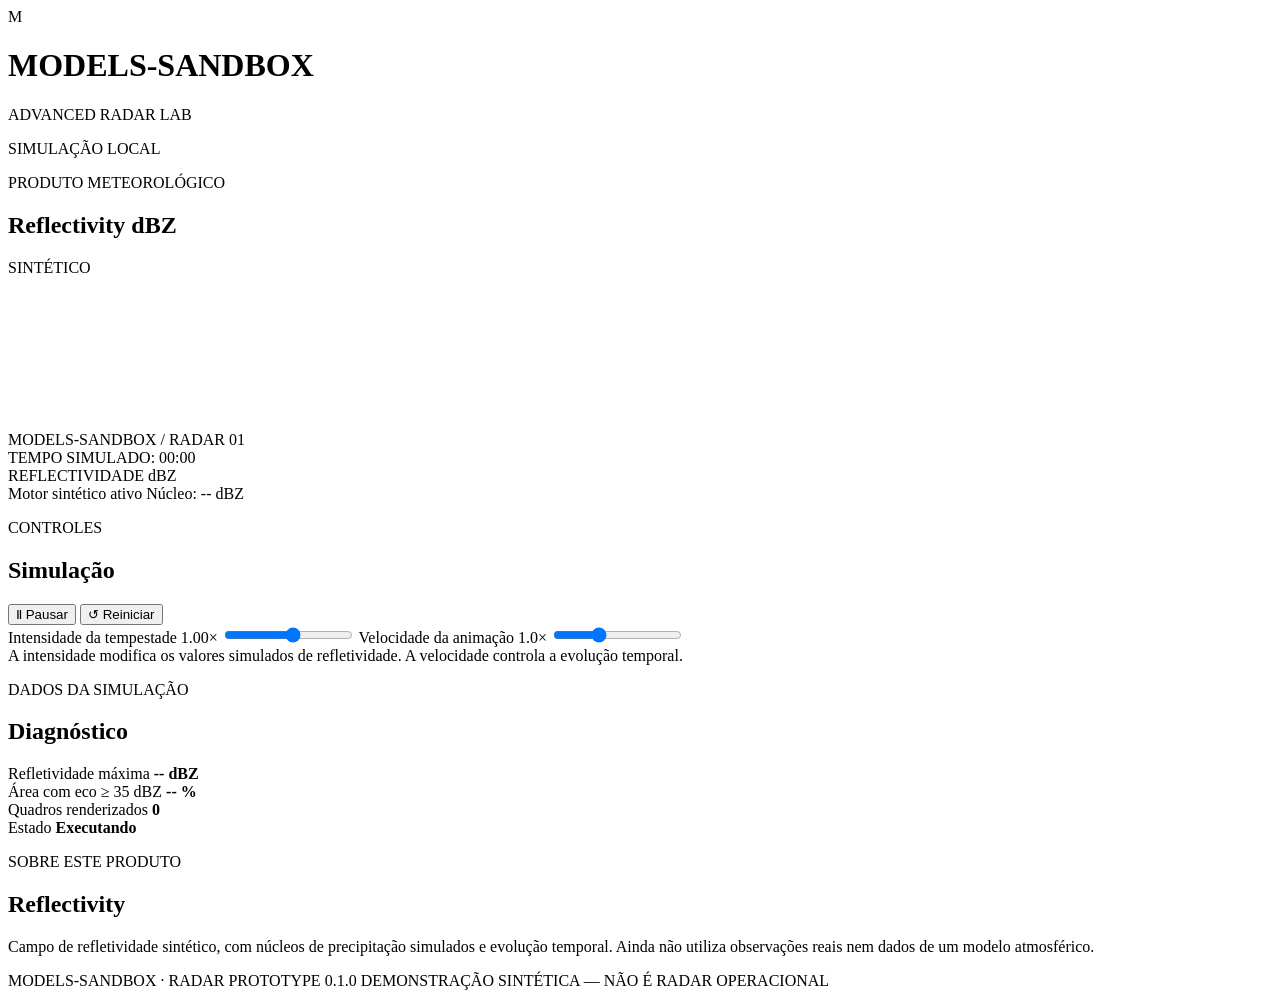
==== radar.html @ 5a2a956d "Add radar.html for advanced radar simulation" ====
<!DOCTYPE html>
<html lang="pt-BR">
<head>
  <meta charset="UTF-8">
  <meta name="viewport" content="width=device-width, initial-scale=1.0">
  <meta name="theme-color" content="#0b1018">
  <title>Models-Sandbox | Advanced Radar</title>
  <link rel="stylesheet" href="css/radar.css">
<script src="js/radar.js" defer></script>
</head>
<body>
  <header class="topbar">
    <div class="brand">
      <div class="brand-icon">M</div>
      <div>
        <h1>MODELS-SANDBOX</h1>
        <p>ADVANCED RADAR LAB</p>
      </div>
    </div>
    <div class="system-status">
      <span class="status-dot"></span>
      SIMULAÇÃO LOCAL
    </div>
  </header>

  <main class="layout">
    <section class="radar-panel">
      <div class="panel-heading">
        <div>
          <p class="eyebrow">PRODUTO METEOROLÓGICO</p>
          <h2>Reflectivity <span class="unit">dBZ</span></h2>
        </div>
        <span class="pill">SINTÉTICO</span>
      </div>

      <div class="canvas-wrap" id="canvasWrap">
        <canvas id="radarCanvas"
          aria-label="Radar meteorológico sintético de refletividade">
        </canvas>

        <div class="map-label label-top">MODELS-SANDBOX / RADAR 01</div>
        <div class="map-label label-bottom" id="frameLabel">
          TEMPO SIMULADO: 00:00
        </div>
        <div class="crosshair" aria-hidden="true"></div>
      </div>

      <div class="legend-section">
        <div class="legend-title">
          <span>REFLECTIVIDADE</span>
          <span>dBZ</span>
        </div>
        <div id="legend" class="legend-bar"></div>
        <div id="legendTicks" class="legend-ticks"></div>
      </div>

      <div class="radar-footer">
        <span><span class="status-dot"></span> Motor sintético ativo</span>
        <span id="stormReadout">Núcleo: -- dBZ</span>
      </div>
    </section>

    <aside class="sidebar">
      <section class="control-card">
        <p class="eyebrow">CONTROLES</p>
        <h2>Simulação</h2>

        <div class="button-row">
          <button id="playButton" class="primary-button">Ⅱ Pausar</button>
          <button id="resetButton" class="secondary-button">↺ Reiniciar</button>
        </div>

        <label class="control-label" for="intensity">
          Intensidade da tempestade
          <output id="intensityValue">1.00×</output>
        </label>
        <input id="intensity" type="range"
          min="0.4" max="1.5" step="0.05" value="1">

        <label class="control-label" for="speed">
          Velocidade da animação
          <output id="speedValue">1.0×</output>
        </label>
        <input id="speed" type="range"
          min="0" max="3" step="0.25" value="1">

        <div class="control-note">
          A intensidade modifica os valores simulados de refletividade.
          A velocidade controla a evolução temporal.
        </div>
      </section>

      <section class="control-card">
        <p class="eyebrow">DADOS DA SIMULAÇÃO</p>
        <h2>Diagnóstico</h2>

        <div class="metric">
          <span>Refletividade máxima</span>
          <strong id="maxDbz">-- dBZ</strong>
        </div>
        <div class="metric">
          <span>Área com eco ≥ 35 dBZ</span>
          <strong id="echoArea">-- %</strong>
        </div>
        <div class="metric">
          <span>Quadros renderizados</span>
          <strong id="frameCount">0</strong>
        </div>
        <div class="metric">
          <span>Estado</span>
          <strong id="runState">Executando</strong>
        </div>
      </section>

      <section class="control-card info-card">
        <p class="eyebrow">SOBRE ESTE PRODUTO</p>
        <h2>Reflectivity</h2>
        <p>
          Campo de refletividade sintético, com núcleos de precipitação
          simulados e evolução temporal. Ainda não utiliza observações
          reais nem dados de um modelo atmosférico.
        </p>
      </section>
    </aside>
  </main>

  <footer class="page-footer">
    MODELS-SANDBOX · RADAR PROTOTYPE 0.1.0
    <span>DEMONSTRAÇÃO SINTÉTICA — NÃO É RADAR OPERACIONAL</span>
  </footer>
</body>
</html>
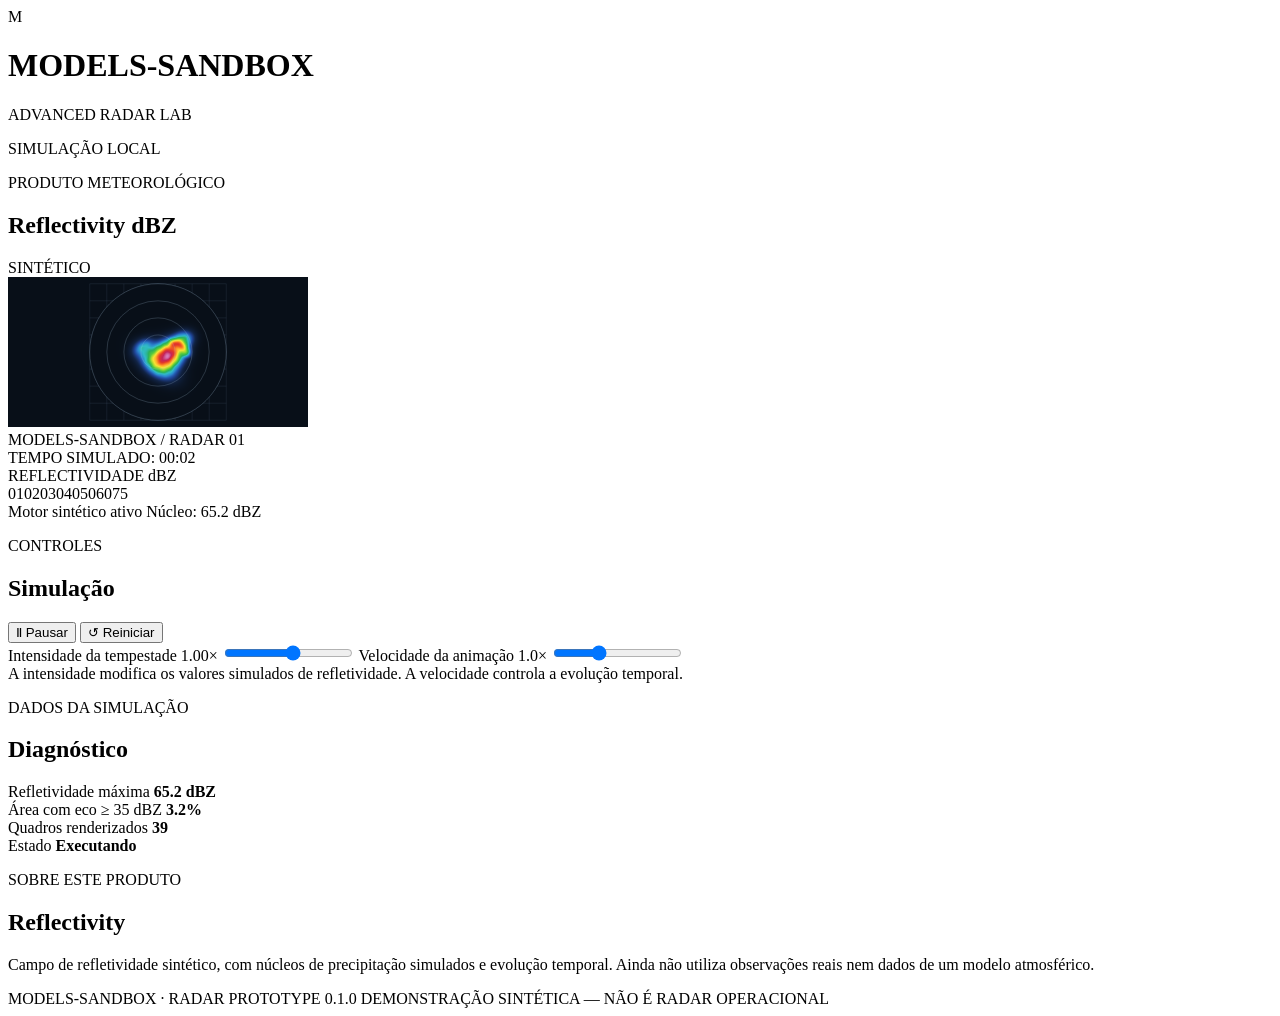
==== commit fd6e1f44: "Update stylesheet link in radar.html" ====
--- a/radar.html
+++ b/radar.html
@@ -6,7 +6,7 @@
   <meta name="viewport" content="width=device-width, initial-scale=1.0">
   <meta name="theme-color" content="#0b1018">
   <title>Models-Sandbox | Advanced Radar</title>
-  <link rel="stylesheet" href="css/radar.css">
+  <link rel="stylesheet" href="radar.css">
 <script src="js/radar.js" defer></script>
 </head>
 <body>
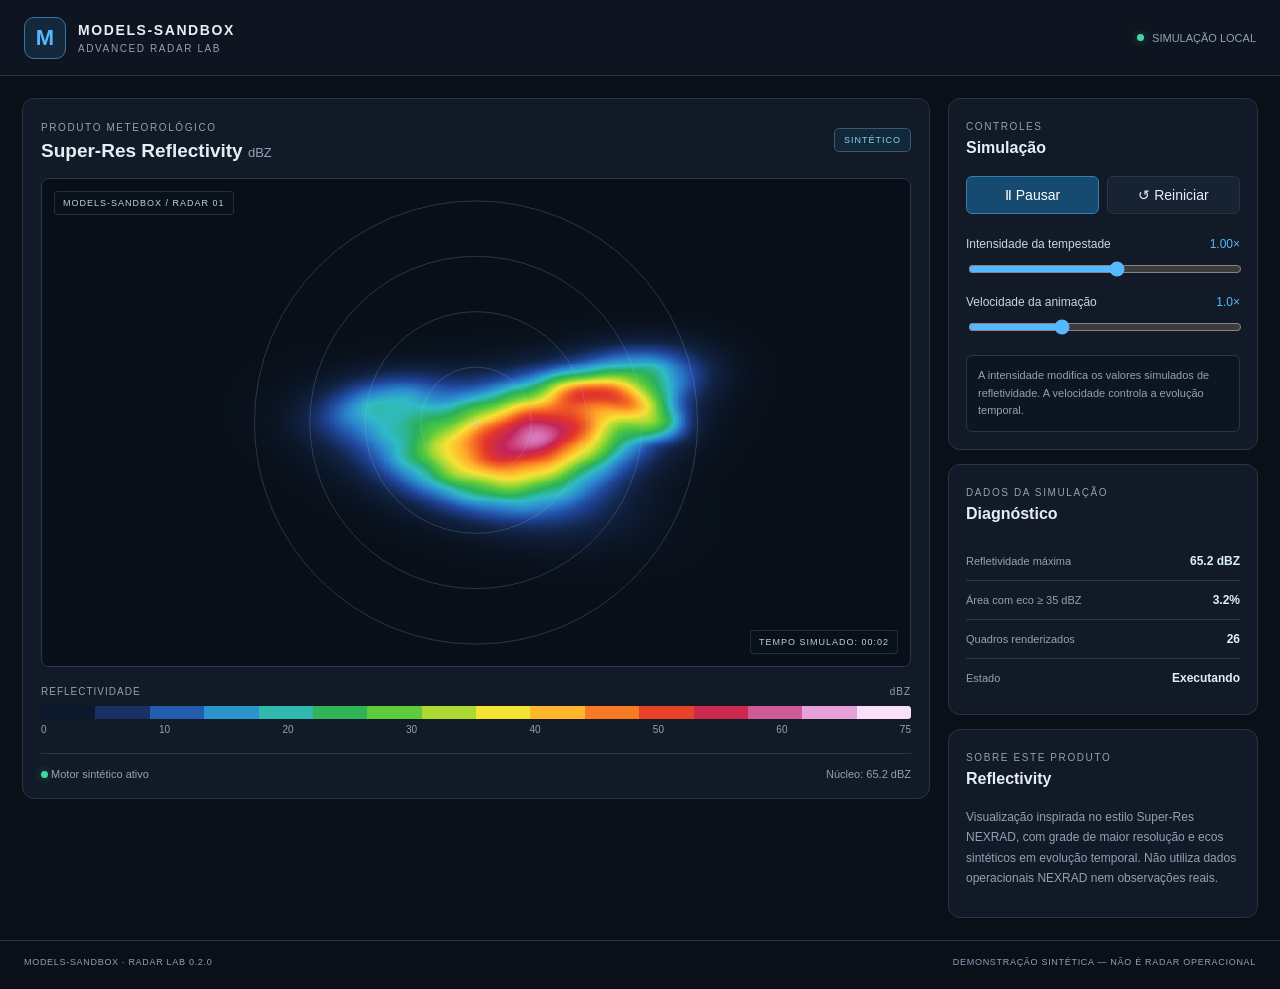
==== commit afd20225: "Label radar as Super-Res-inspired synthetic product" ====
--- a/radar.html
+++ b/radar.html
@@ -29,7 +29,7 @@
       <div class="panel-heading">
         <div>
           <p class="eyebrow">PRODUTO METEOROLÓGICO</p>
-          <h2>Reflectivity <span class="unit">dBZ</span></h2>
+          <h2>Super-Res Reflectivity <span class="unit">dBZ</span></h2>
         </div>
         <span class="pill">SINTÉTICO</span>
       </div>
@@ -117,16 +117,16 @@
         <p class="eyebrow">SOBRE ESTE PRODUTO</p>
         <h2>Reflectivity</h2>
         <p>
-          Campo de refletividade sintético, com núcleos de precipitação
-          simulados e evolução temporal. Ainda não utiliza observações
-          reais nem dados de um modelo atmosférico.
+          Visualização inspirada no estilo Super-Res NEXRAD, com grade de maior
+          resolução e ecos sintéticos em evolução temporal. Não utiliza
+          dados operacionais NEXRAD nem observações reais.
         </p>
       </section>
     </aside>
   </main>
 
   <footer class="page-footer">
-    MODELS-SANDBOX · RADAR PROTOTYPE 0.1.0
+    MODELS-SANDBOX · RADAR LAB 0.2.0
     <span>DEMONSTRAÇÃO SINTÉTICA — NÃO É RADAR OPERACIONAL</span>
   </footer>
 </body>
--- a/radar.css
+++ b/radar.css
@@ -0,0 +1,439 @@
+
+:root {
+  color-scheme: dark;
+  --bg: #0b1018;
+  --panel: #111a26;
+  --panel-light: #172332;
+  --border: #263648;
+  --text: #e5edf5;
+  --muted: #8fa2b8;
+  --accent: #58b8ff;
+  --green: #45d6a0;
+}
+
+* {
+  box-sizing: border-box;
+}
+
+body {
+  margin: 0;
+  background: var(--bg);
+  color: var(--text);
+  font-family: Inter, "Segoe UI", Arial, sans-serif;
+  font-size: 14px;
+}
+
+button,
+input {
+  font: inherit;
+}
+
+.topbar {
+  min-height: 76px;
+  display: flex;
+  align-items: center;
+  justify-content: space-between;
+  gap: 16px;
+  padding: 14px 24px;
+  border-bottom: 1px solid var(--border);
+  background: #0e1520;
+}
+
+.brand {
+  display: flex;
+  align-items: center;
+  gap: 12px;
+}
+
+.brand-icon {
+  width: 42px;
+  height: 42px;
+  display: grid;
+  place-items: center;
+  border: 1px solid #3974a4;
+  border-radius: 10px;
+  color: var(--accent);
+  font-size: 22px;
+  font-weight: 800;
+  background: #13283a;
+}
+
+.brand h1 {
+  margin: 0;
+  font-size: 14px;
+  letter-spacing: 1.6px;
+}
+
+.brand p,
+.eyebrow {
+  margin: 5px 0 0;
+  color: var(--muted);
+  font-size: 10px;
+  letter-spacing: 1.6px;
+}
+
+.system-status,
+.radar-footer,
+.page-footer {
+  display: flex;
+  align-items: center;
+  gap: 8px;
+  color: var(--muted);
+  font-size: 11px;
+}
+
+.status-dot {
+  display: inline-block;
+  width: 7px;
+  height: 7px;
+  flex-shrink: 0;
+  border-radius: 50%;
+  background: var(--green);
+  box-shadow: 0 0 9px #45d6a066;
+}
+
+.layout {
+  display: grid;
+  grid-template-columns: minmax(0, 1fr) 310px;
+  align-items: start;
+  gap: 18px;
+  padding: 22px;
+  max-width: 1600px;
+  margin: 0 auto;
+}
+
+.radar-panel,
+.control-card {
+  min-width: 0;
+  border: 1px solid var(--border);
+  border-radius: 12px;
+  background: var(--panel);
+}
+
+.radar-panel {
+  padding: 18px;
+}
+
+.panel-heading {
+  display: flex;
+  align-items: center;
+  justify-content: space-between;
+  gap: 12px;
+  margin-bottom: 16px;
+}
+
+.panel-heading h2,
+.control-card h2 {
+  margin: 7px 0 0;
+  font-size: 19px;
+  font-weight: 650;
+}
+
+.unit {
+  color: var(--muted);
+  font-size: 13px;
+  font-weight: 400;
+}
+
+.pill {
+  padding: 6px 9px;
+  border: 1px solid #315b76;
+  border-radius: 5px;
+  color: #8bd3ff;
+  background: #122737;
+  font-size: 9px;
+  letter-spacing: 1px;
+}
+
+.canvas-wrap {
+  position: relative;
+  overflow: hidden;
+  width: 100%;
+  aspect-ratio: 16 / 9;
+  min-height: 300px;
+  max-height: 850px;
+  border: 1px solid #273b4e;
+  border-radius: 8px;
+  background: #050608;
+}
+
+#radarCanvas {
+  display: block;
+  width: 100%;
+  height: 100%;
+}
+
+.map-label {
+  position: absolute;
+  z-index: 1;
+  padding: 6px 8px;
+  border: 1px solid #4d607066;
+  border-radius: 4px;
+  background: #09111bd9;
+  color: #c4d1df;
+  font-size: 9px;
+  letter-spacing: 1px;
+  pointer-events: none;
+}
+
+.label-top {
+  top: 12px;
+  left: 12px;
+}
+
+.label-bottom {
+  right: 12px;
+  bottom: 12px;
+}
+
+.crosshair {
+  position: absolute;
+  top: 50%;
+  left: 50%;
+  width: 13px;
+  height: 13px;
+  transform: translate(-50%, -50%);
+  pointer-events: none;
+  opacity: 0.6;
+}
+
+.crosshair::before,
+.crosshair::after {
+  position: absolute;
+  content: "";
+  background: #c5d7e6;
+}
+
+.crosshair::before {
+  width: 13px;
+  height: 1px;
+  top: 6px;
+}
+
+.crosshair::after {
+  width: 1px;
+  height: 13px;
+  left: 6px;
+}
+
+.legend-section {
+  margin-top: 19px;
+}
+
+.legend-title {
+  display: flex;
+  justify-content: space-between;
+  color: var(--muted);
+  font-size: 10px;
+  letter-spacing: 1px;
+}
+
+.legend-bar {
+  display: grid;
+  grid-template-columns: repeat(16, minmax(0, 1fr));
+  height: 13px;
+  overflow: hidden;
+  margin-top: 9px;
+  border-radius: 3px;
+}
+
+.legend-bar span {
+  min-width: 0;
+}
+
+.legend-ticks {
+  display: flex;
+  justify-content: space-between;
+  margin-top: 5px;
+  color: var(--muted);
+  font-size: 10px;
+}
+
+.radar-footer {
+  flex-wrap: wrap;
+  justify-content: space-between;
+  gap: 10px;
+  margin-top: 18px;
+  padding-top: 14px;
+  border-top: 1px solid var(--border);
+}
+
+.sidebar {
+  display: grid;
+  gap: 14px;
+}
+
+.control-card {
+  padding: 17px;
+}
+
+.control-card h2 {
+  margin-bottom: 19px;
+  font-size: 16px;
+}
+
+.button-row {
+  display: grid;
+  grid-template-columns: 1fr 1fr;
+  gap: 8px;
+  margin-bottom: 23px;
+}
+
+button {
+  min-height: 38px;
+  padding: 9px 10px;
+  border: 1px solid var(--border);
+  border-radius: 6px;
+  cursor: pointer;
+  transition: filter 120ms ease, border-color 120ms ease;
+}
+
+button:hover {
+  filter: brightness(1.15);
+  border-color: #56738e;
+}
+
+button:focus-visible,
+input:focus-visible {
+  outline: 2px solid var(--accent);
+  outline-offset: 3px;
+}
+
+.primary-button {
+  border-color: #327db2;
+  background: #174a70;
+  color: white;
+}
+
+.secondary-button {
+  background: var(--panel-light);
+  color: var(--text);
+}
+
+.control-label {
+  display: flex;
+  justify-content: space-between;
+  gap: 8px;
+  margin: 18px 0 10px;
+  color: #c8d5e3;
+  font-size: 12px;
+}
+
+.control-label output {
+  color: var(--accent);
+  font-variant-numeric: tabular-nums;
+}
+
+input[type="range"] {
+  display: block;
+  width: 100%;
+  accent-color: var(--accent);
+  cursor: pointer;
+}
+
+.control-note {
+  margin-top: 20px;
+  padding: 11px;
+  border: 1px solid var(--border);
+  border-radius: 6px;
+  color: var(--muted);
+  background: #0d1520;
+  font-size: 11px;
+  line-height: 1.6;
+}
+
+.metric {
+  display: flex;
+  align-items: center;
+  justify-content: space-between;
+  gap: 12px;
+  padding: 12px 0;
+  border-bottom: 1px solid var(--border);
+}
+
+.metric:last-child {
+  border-bottom: 0;
+}
+
+.metric span {
+  color: var(--muted);
+  font-size: 11px;
+}
+
+.metric strong {
+  color: #dceeff;
+  font-size: 12px;
+  font-variant-numeric: tabular-nums;
+  text-align: right;
+}
+
+.info-card p:last-child {
+  color: var(--muted);
+  font-size: 12px;
+  line-height: 1.7;
+}
+
+.page-footer {
+  justify-content: space-between;
+  flex-wrap: wrap;
+  gap: 10px;
+  padding: 16px 24px 22px;
+  border-top: 1px solid var(--border);
+  font-size: 9px;
+  letter-spacing: 0.7px;
+}
+
+@media (max-width: 950px) {
+  .layout {
+    grid-template-columns: minmax(0, 1fr);
+    padding: 14px;
+  }
+
+  .sidebar {
+    grid-template-columns: repeat(2, minmax(0, 1fr));
+  }
+
+  .info-card {
+    grid-column: 1 / -1;
+  }
+}
+
+@media (max-width: 560px) {
+  .topbar {
+    padding: 12px;
+  }
+
+  .brand h1 {
+    font-size: 11px;
+  }
+
+  .system-status {
+    font-size: 9px;
+  }
+
+  .layout {
+    padding: 9px;
+    gap: 10px;
+  }
+
+  .radar-panel {
+    padding: 10px;
+  }
+
+  .sidebar {
+    grid-template-columns: minmax(0, 1fr);
+  }
+
+  .info-card {
+    grid-column: auto;
+  }
+
+  .canvas-wrap {
+    aspect-ratio: 4 / 3;
+    min-height: 220px;
+  }
+
+  .page-footer {
+    padding: 14px;
+  }
+}
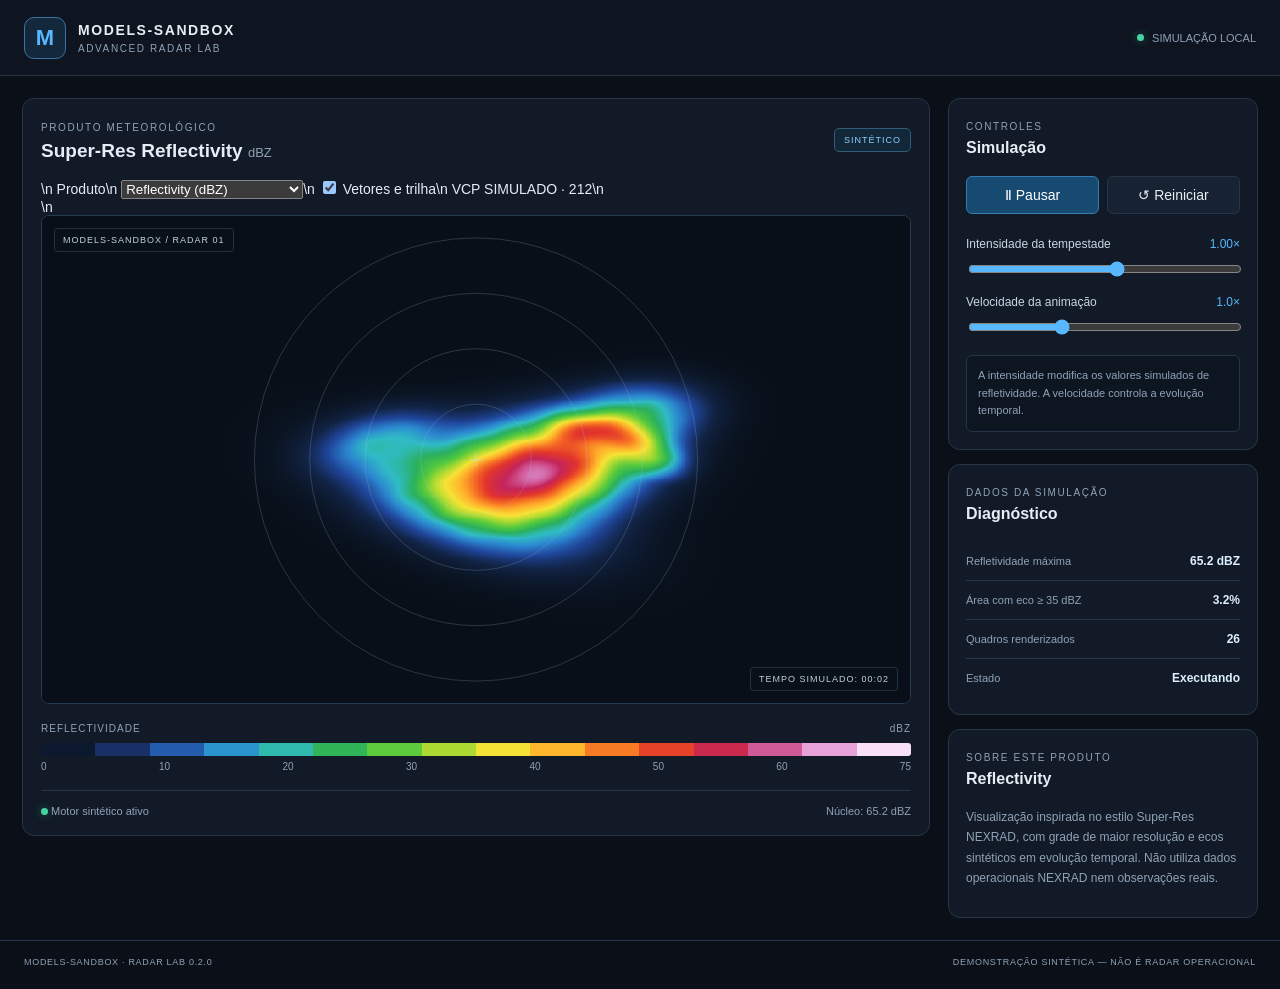
==== commit 4d6a5500: "Add radar product selector and motion overlay controls" ====
--- a/radar.html
+++ b/radar.html
@@ -29,12 +29,12 @@
       <div class="panel-heading">
         <div>
           <p class="eyebrow">PRODUTO METEOROLÓGICO</p>
-          <h2>Super-Res Reflectivity <span class="unit">dBZ</span></h2>
+          <h2 id="productTitle">Super-Res Reflectivity <span class="unit">dBZ</span></h2>
         </div>
         <span class="pill">SINTÉTICO</span>
       </div>
 
-      <div class="canvas-wrap" id="canvasWrap">
+      <div class="product-toolbar" aria-label="Seleção de produto radar">\n        <label for="productSelect">Produto</label>\n        <select id="productSelect">\n          <option value="reflectivity">Reflectivity (dBZ)</option>\n          <option value="velocity">Velocity (kt)</option>\n          <option value="srv">Storm Relative Velocity (kt)</option>\n          <option value="spectrum">Spectrum Width (kt)</option>\n          <option value="vil">VIL (kg/m²)</option>\n          <option value="tops">Echo Tops (kft)</option>\n          <option value="stormtotal">Storm Total (in)</option>\n          <option value="accumulation">Accumulation (in)</option>\n        </select>\n        <label class="toggle-label"><input id="motionToggle" type="checkbox" checked> Vetores e trilha</label>\n        <span class="vcp-tag">VCP SIMULADO · 212</span>\n      </div>\n      <div class="canvas-wrap" id="canvasWrap">
         <canvas id="radarCanvas"
           aria-label="Radar meteorológico sintético de refletividade">
         </canvas>
@@ -48,7 +48,7 @@
 
       <div class="legend-section">
         <div class="legend-title">
-          <span>REFLECTIVIDADE</span>
+          <span id="legendName">REFLECTIVIDADE</span>
           <span>dBZ</span>
         </div>
         <div id="legend" class="legend-bar"></div>
@@ -115,7 +115,7 @@
 
       <section class="control-card info-card">
         <p class="eyebrow">SOBRE ESTE PRODUTO</p>
-        <h2>Reflectivity</h2>
+        <h2 id="infoProductTitle">Reflectivity</h2>
         <p>
           Visualização inspirada no estilo Super-Res NEXRAD, com grade de maior
           resolução e ecos sintéticos em evolução temporal. Não utiliza
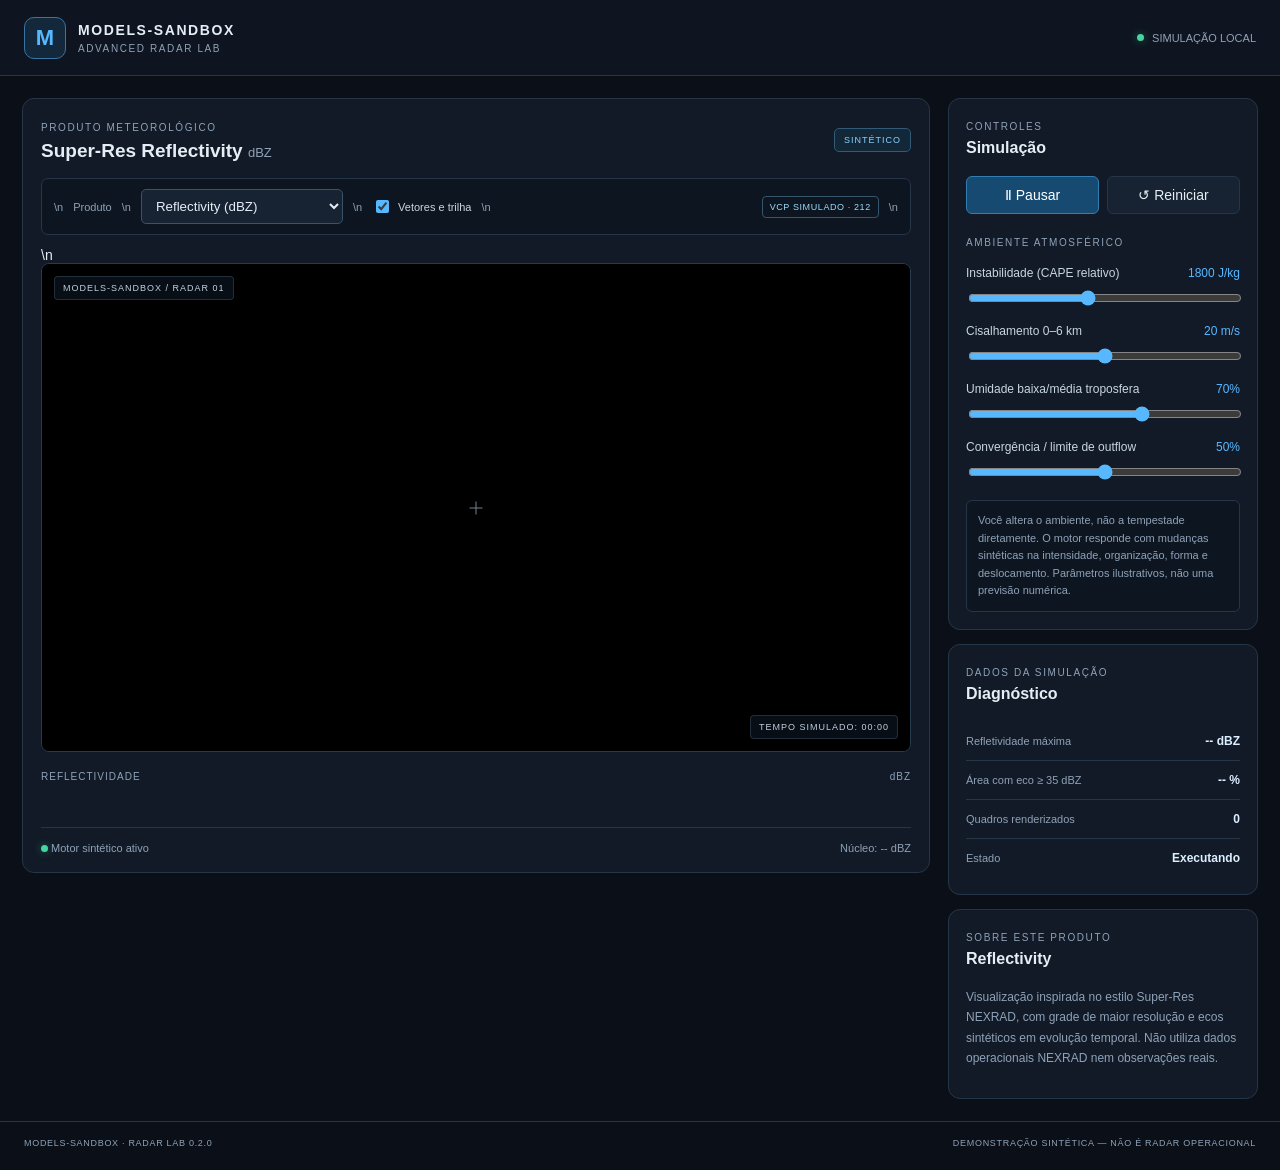
==== commit bf839d17: "Replace storm strength control with atmospheric environment controls" ====
--- a/radar.html
+++ b/radar.html
@@ -49,7 +49,7 @@
       <div class="legend-section">
         <div class="legend-title">
           <span id="legendName">REFLECTIVIDADE</span>
-          <span>dBZ</span>
+          <span id="legendUnit">dBZ</span>
         </div>
         <div id="legend" class="legend-bar"></div>
         <div id="legendTicks" class="legend-ticks"></div>
@@ -71,23 +71,27 @@
           <button id="resetButton" class="secondary-button">↺ Reiniciar</button>
         </div>
 
-        <label class="control-label" for="intensity">
-          Intensidade da tempestade
-          <output id="intensityValue">1.00×</output>
+        <p class="eyebrow">AMBIENTE ATMOSFÉRICO</p>
+        <label class="control-label" for="instability">Instabilidade (CAPE relativo)
+          <output id="instabilityValue">1800 J/kg</output>
         </label>
-        <input id="intensity" type="range"
-          min="0.4" max="1.5" step="0.05" value="1">
-
-        <label class="control-label" for="speed">
-          Velocidade da animação
-          <output id="speedValue">1.0×</output>
+        <input id="instability" type="range" min="500" max="3500" step="100" value="1800">
+        <label class="control-label" for="shear">Cisalhamento 0–6 km
+          <output id="shearValue">20 m/s</output>
         </label>
-        <input id="speed" type="range"
-          min="0" max="3" step="0.25" value="1">
-
+        <input id="shear" type="range" min="5" max="35" step="1" value="20">
+        <label class="control-label" for="moisture">Umidade baixa/média troposfera
+          <output id="moistureValue">70%</output>
+        </label>
+        <input id="moisture" type="range" min="25" max="95" step="5" value="70">
+        <label class="control-label" for="boundary">Convergência / limite de outflow
+          <output id="boundaryValue">50%</output>
+        </label>
+        <input id="boundary" type="range" min="0" max="100" step="5" value="50">
         <div class="control-note">
-          A intensidade modifica os valores simulados de refletividade.
-          A velocidade controla a evolução temporal.
+          Você altera o ambiente, não a tempestade diretamente. O motor responde
+          com mudanças sintéticas na intensidade, organização, forma e deslocamento.
+          Parâmetros ilustrativos, não uma previsão numérica.
         </div>
       </section>
 
--- a/radar.css
+++ b/radar.css
@@ -437,3 +437,11 @@
     padding: 14px;
   }
 }
+
+/* Controles e metadados do painel radar */
+.product-toolbar{display:flex;align-items:center;flex-wrap:wrap;gap:10px;margin:0 0 12px;padding:10px 12px;background:#0d1520;border:1px solid var(--border);border-radius:7px;color:var(--muted);font-size:11px}
+.product-toolbar select{max-width:100%;padding:8px 10px;background:#172332;color:var(--text);border:1px solid #3b5268;border-radius:5px}
+.toggle-label{display:flex;align-items:center;gap:6px;color:#cbd5e1}
+.toggle-label input{accent-color:var(--accent)}
+.vcp-tag{margin-left:auto;padding:5px 7px;border:1px solid #35556c;border-radius:4px;color:#9ddcff;letter-spacing:.6px;font-size:9px}
+@media(max-width:560px){.vcp-tag{margin-left:0}.product-toolbar select{flex:1 1 100%}}
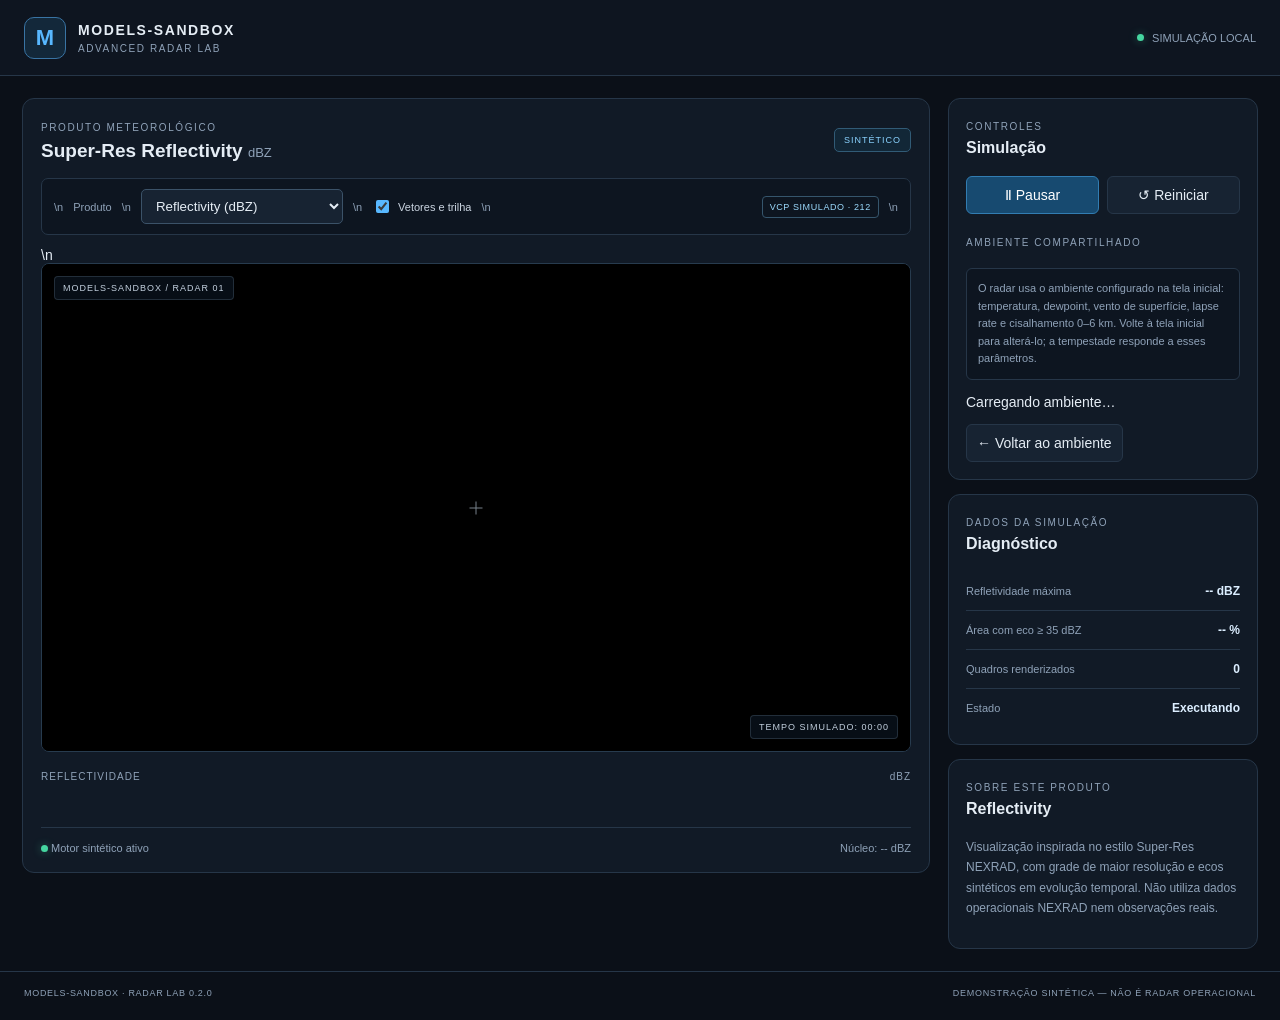
==== commit 16db5bdc: "Use home-screen environment on radar page" ====
--- a/radar.html
+++ b/radar.html
@@ -71,28 +71,10 @@
           <button id="resetButton" class="secondary-button">↺ Reiniciar</button>
         </div>
 
-        <p class="eyebrow">AMBIENTE ATMOSFÉRICO</p>
-        <label class="control-label" for="instability">Instabilidade (CAPE relativo)
-          <output id="instabilityValue">1800 J/kg</output>
-        </label>
-        <input id="instability" type="range" min="500" max="3500" step="100" value="1800">
-        <label class="control-label" for="shear">Cisalhamento 0–6 km
-          <output id="shearValue">20 m/s</output>
-        </label>
-        <input id="shear" type="range" min="5" max="35" step="1" value="20">
-        <label class="control-label" for="moisture">Umidade baixa/média troposfera
-          <output id="moistureValue">70%</output>
-        </label>
-        <input id="moisture" type="range" min="25" max="95" step="5" value="70">
-        <label class="control-label" for="boundary">Convergência / limite de outflow
-          <output id="boundaryValue">50%</output>
-        </label>
-        <input id="boundary" type="range" min="0" max="100" step="5" value="50">
-        <div class="control-note">
-          Você altera o ambiente, não a tempestade diretamente. O motor responde
-          com mudanças sintéticas na intensidade, organização, forma e deslocamento.
-          Parâmetros ilustrativos, não uma previsão numérica.
-        </div>
+        <p class="eyebrow">AMBIENTE COMPARTILHADO</p>
+        <div class="control-note">O radar usa o ambiente configurado na tela inicial: temperatura, dewpoint, vento de superfície, lapse rate e cisalhamento 0–6 km. Volte à tela inicial para alterá-lo; a tempestade responde a esses parâmetros.</div>
+        <p id="environmentStatus" class="environment-status" aria-live="polite">Carregando ambiente…</p>
+        <button id="backToEnvironment" class="secondary-button" type="button">← Voltar ao ambiente</button>
       </section>
 
       <section class="control-card">
--- a/radar.css
+++ b/radar.css
@@ -161,6 +161,11 @@
   display: block;
   width: 100%;
   height: 100%;
+
+  /* Mantém os bins do radar nítidos ao ampliar o canvas */
+  image-rendering: pixelated;
+  image-rendering: crisp-edges;
+  -ms-interpolation-mode: nearest-neighbor;
 }
 
 .map-label {
